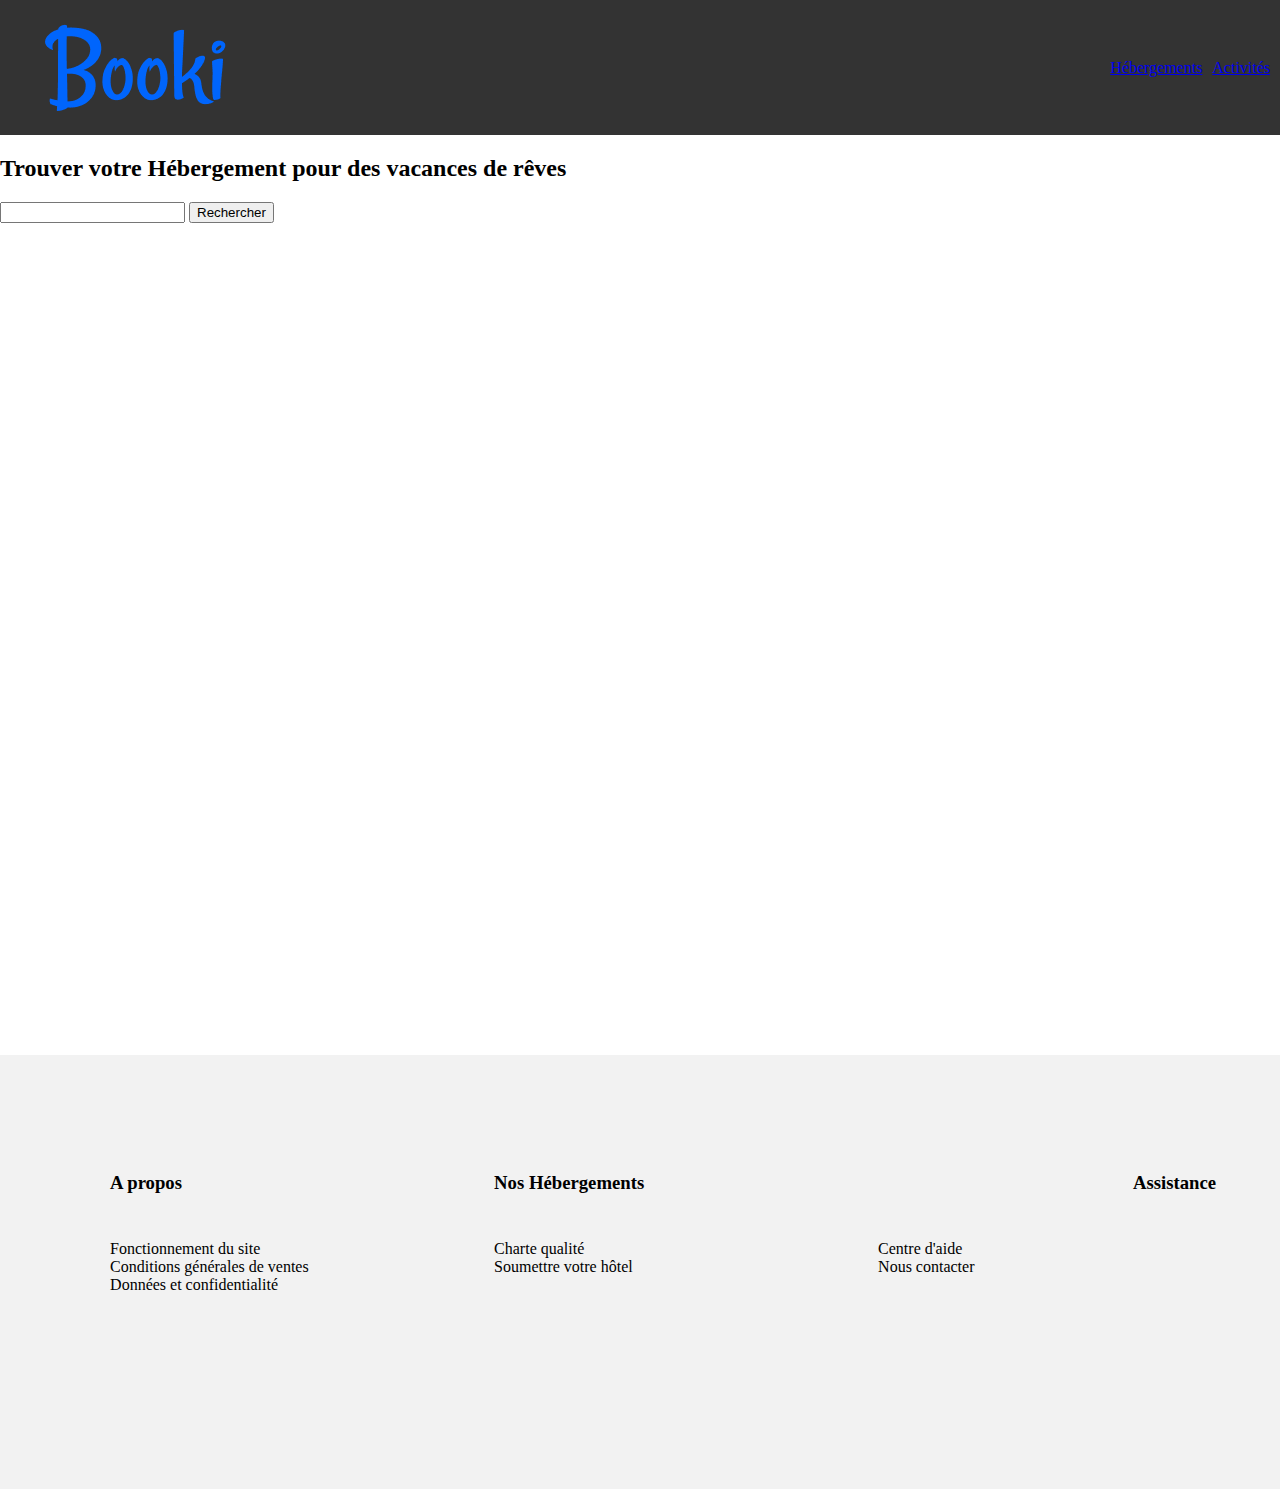
==== index.html @ d35a7908 "WIP" ====
<html>

<head>
    <meta name="description" content="Page description. No longer than 155 characters." />
    <!-- Twitter Card data -->
    <meta name="twitter:card" content="summary">
    <!-- Open Graph data -->
    <meta property="og:title" content="Title Here" />
    <meta property="og:type" content="website" />
    <meta property="og:url" content="http://www.example.com/" />
    <meta property="og:image" content="http://example.com/image.jpg" />
    <meta property="og:description" content="Description Here" />
    <link rel="stylesheet" href="./css/main.css">
</head>

<body>
    <header>
        <nav>
            <picture>
                <source srcset="images/logo/Booki.png" media="(max-width: 768px)">
                <img src="images/logo/Booki@3x.png" alt="logo" />
            </picture>
            <div class="navbar">
                <a href="#">Hébergements</a>
                <a href="#">Activités</a>
            </div>
        </nav>
    </header>
    <main>
        <div class="container">

            <h2>Trouver votre Hébergement pour des vacances de rêves</h2>
            <form action="#">
                <input type="text"></input>
                <button type="submit">Rechercher</button>
            </form>

        </div>
    </main>
    <footer id="footer">
        <div class="footer-elem">
            <h3>A propos</h3>
            <a href="#">Fonctionnement du site</a></br>
            <a href="#">Conditions générales de ventes</a></br>
            <a href="#">Données et confidentialité</a></br>
        </div>
        <div class="footer-elem">
            <h3>Nos Hébergements</h3>
            <a href="#">Charte qualité</a></br>
            <a href="#">Soumettre votre hôtel</a></br>
        </div>
        <div class="footer-elem">
            <h3 style="display: flex;justify-content:flex-end;">Assistance</h3>
            <a href="#">Centre d'aide</a></br>
            <a href="#">Nous contacter</a></br>
        </div>
    </footer>
</body>

</html>
---- css/main.css ----
nav {
    display: flex;
    background-color: #333;
    overflow: hidden;
}

#logo-img {
    display: flex;
    max-width: 100%;
}

.navbar {
    width: 100%;
    display: flex;
    justify-content: flex-end;
    align-items: center;
}

.navbar>a {
    padding-right: 1%;
}

#filter {
    opacity: 0;
    width: 10%;
}

#filter-label {
    display: inline-block;
    height: 4vw;
    width: 10vw;
    background-color: black;
	border-radius: 30px;
}

body {
    margin: 0;
    width: 100% !important;
}

.container {
    height: 100%;
}


#footer {
    width: 90%;
    height: 434px;
    display: flex; 
    background-color: #f2f2f2;
    padding: 0 5% 0 5%;
    /* align-items: center; */
}

.footer-elem {
    margin: 98px 0 0 4%;
    width: 100%;
}

.footer-elem > h3 {
    margin-bottom: 46px;
}

.footer-elem > a {
    /* width: 1%; */
    color: black;
    text-decoration: none;
    margin-bottom: 34px;
}
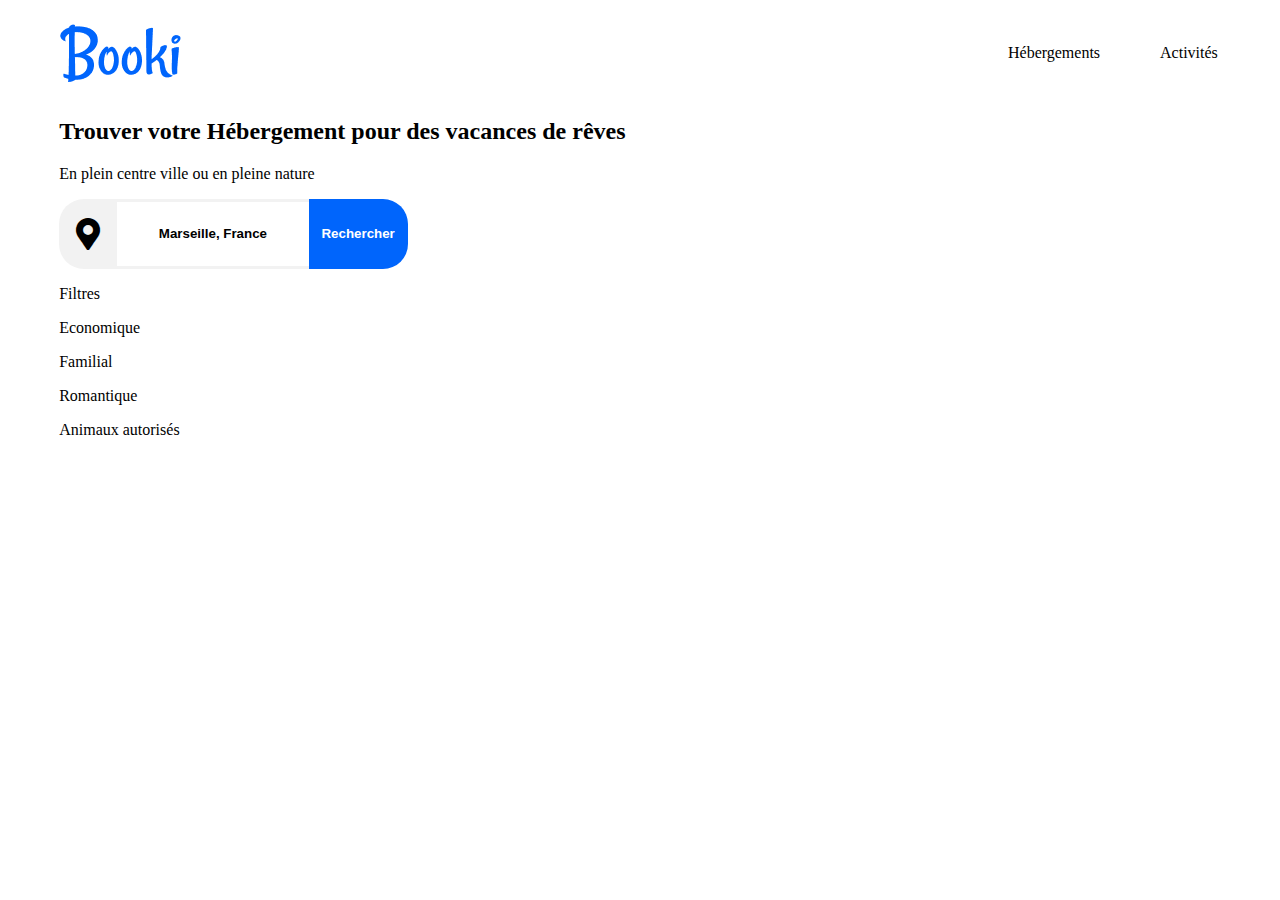
==== commit 9071e63a: "WIP" ====
--- a/index.html
+++ b/index.html
@@ -1,60 +1,57 @@
 <html>
 
 <head>
+    <title></title>
     <meta name="description" content="Page description. No longer than 155 characters." />
-    <!-- Twitter Card data -->
-    <meta name="twitter:card" content="summary">
-    <!-- Open Graph data -->
-    <meta property="og:title" content="Title Here" />
-    <meta property="og:type" content="website" />
-    <meta property="og:url" content="http://www.example.com/" />
-    <meta property="og:image" content="http://example.com/image.jpg" />
-    <meta property="og:description" content="Description Here" />
     <link rel="stylesheet" href="./css/main.css">
+    <link rel="stylesheet" href="https://cdnjs.cloudflare.com/ajax/libs/font-awesome/5.15.4/css/all.min.css"
+        integrity="sha512-1ycn6IcaQQ40/MKBW2W4Rhis/DbILU74C1vSrLJxCq57o941Ym01SwNsOMqvEBFlcgUa6xLiPY/NS5R+E6ztJQ=="
+        crossorigin="anonymous" referrerpolicy="no-referrer" />
+    <link rel="stylesheet" href="https://fonts.googleapis.com/css?family=Raleway">
 </head>
 
 <body>
     <header>
+        <img src="images/logo/Booki.png" alt="logo" />
         <nav>
-            <picture>
-                <source srcset="images/logo/Booki.png" media="(max-width: 768px)">
-                <img src="images/logo/Booki@3x.png" alt="logo" />
-            </picture>
-            <div class="navbar">
-                <a href="#">Hébergements</a>
-                <a href="#">Activités</a>
-            </div>
+            <ul>
+                <li><a href="#">Hébergements</a></li>
+                <li> <a href="#">Activités</a></li>
+            </ul>
         </nav>
     </header>
-    <main>
-        <div class="container">
-
-            <h2>Trouver votre Hébergement pour des vacances de rêves</h2>
+    <main class="container">
+        <h2>Trouver votre Hébergement pour des vacances de rêves</h2>
+        <p>En plein centre ville ou en pleine nature</p>
+        <section>
+            <div> 
+                <i class="fas fa-map-marker-alt fa-2x"></i>
+            </div>
             <form action="#">
-                <input type="text"></input>
+                <input type="text" value="Marseille, France" />
                 <button type="submit">Rechercher</button>
             </form>
-
-        </div>
+        </section>
+        <section id="filter">
+            <p>Filtres</p>
+            <div>
+                <div></div>
+                <p>Economique</p>
+            </div>
+            <div>
+                <div></div>
+                <p>Familial</p>
+            </div>
+            <div>
+                <div></div>
+                <p>Romantique</p>
+            </div>
+            <div>
+                <div></div>
+                <p>Animaux autorisés</p>
+            </div>
+        </section>
     </main>
-    <footer id="footer">
-        <div class="footer-elem">
-            <h3>A propos</h3>
-            <a href="#">Fonctionnement du site</a></br>
-            <a href="#">Conditions générales de ventes</a></br>
-            <a href="#">Données et confidentialité</a></br>
-        </div>
-        <div class="footer-elem">
-            <h3>Nos Hébergements</h3>
-            <a href="#">Charte qualité</a></br>
-            <a href="#">Soumettre votre hôtel</a></br>
-        </div>
-        <div class="footer-elem">
-            <h3 style="display: flex;justify-content:flex-end;">Assistance</h3>
-            <a href="#">Centre d'aide</a></br>
-            <a href="#">Nous contacter</a></br>
-        </div>
-    </footer>
 </body>
 
 </html>--- a/css/main.css
+++ b/css/main.css
@@ -1,69 +1,84 @@
-nav {
-    display: flex;
-    background-color: #333;
-    overflow: hidden;
+body {
+    padding: 0 4% 0 4%;
 }
 
-#logo-img {
+header {
     display: flex;
-    max-width: 100%;
+    align-items: center;
+    justify-content: space-between;
 }
 
-.navbar {
-    width: 100%;
-    display: flex;
-    justify-content: flex-end;
-    align-items: center;
+header nav {
+    padding: 0 8% 0 0;
 }
 
-.navbar>a {
-    padding-right: 1%;
+header ul li a {
+    color: black;
+    text-decoration: none;
 }
 
-#filter {
-    opacity: 0;
-    width: 10%;
+header ul li a:hover {
+    color: blue;
+    text-decoration: underline;
 }
 
-#filter-label {
-    display: inline-block;
-    height: 4vw;
-    width: 10vw;
-    background-color: black;
-	border-radius: 30px;
+header ul {
+    display: flex;
+    list-style: none;
 }
 
-body {
-    margin: 0;
-    width: 100% !important;
+header ul li {
+    padding-right: 20%;
+    padding-left: 20%;
 }
 
-.container {
+form {
+    display: flex;
+    width: 100%;
     height: 100%;
 }
 
-
-#footer {
-    width: 90%;
-    height: 434px;
-    display: flex; 
-    background-color: #f2f2f2;
-    padding: 0 5% 0 5%;
-    /* align-items: center; */
+form button {
+    color: white;
+    border-radius: 0 25px 25px 0;
+    width: 50%;
+    height: 100%;
+    background-color: #0065FC;
+    font-weight: bold;
+    border: none;
 }
 
-.footer-elem {
-    margin: 98px 0 0 4%;
+input {
+    display: flex;
     width: 100%;
+    border: none;
+    border-top: 3px solid #F2F2F2;
+    border-bottom: 3px solid #F2F2F2;
+    text-align: center;
+    font-weight: bold;
 }
 
-.footer-elem > h3 {
-    margin-bottom: 46px;
+section:nth-child(1) {
+    display: flex;
+    background-color: black;
 }
 
-.footer-elem > a {
-    /* width: 1%; */
-    color: black;
-    text-decoration: none;
-    margin-bottom: 34px;
+section:nth-child(2) div p {
+    width: 100%;
+    height: auto;
+}
+
+section:nth-child(3) div {
+    width: 20%;
+    display: flex;
+    align-items: center;
+    justify-content: center;
+    border-radius: 25px 0 0 25px;
+    background-color: #F2F2F2;
+}
+
+section:nth-child(3) {
+    display: flex;
+    width: 30%;
+    height: 70px;
 }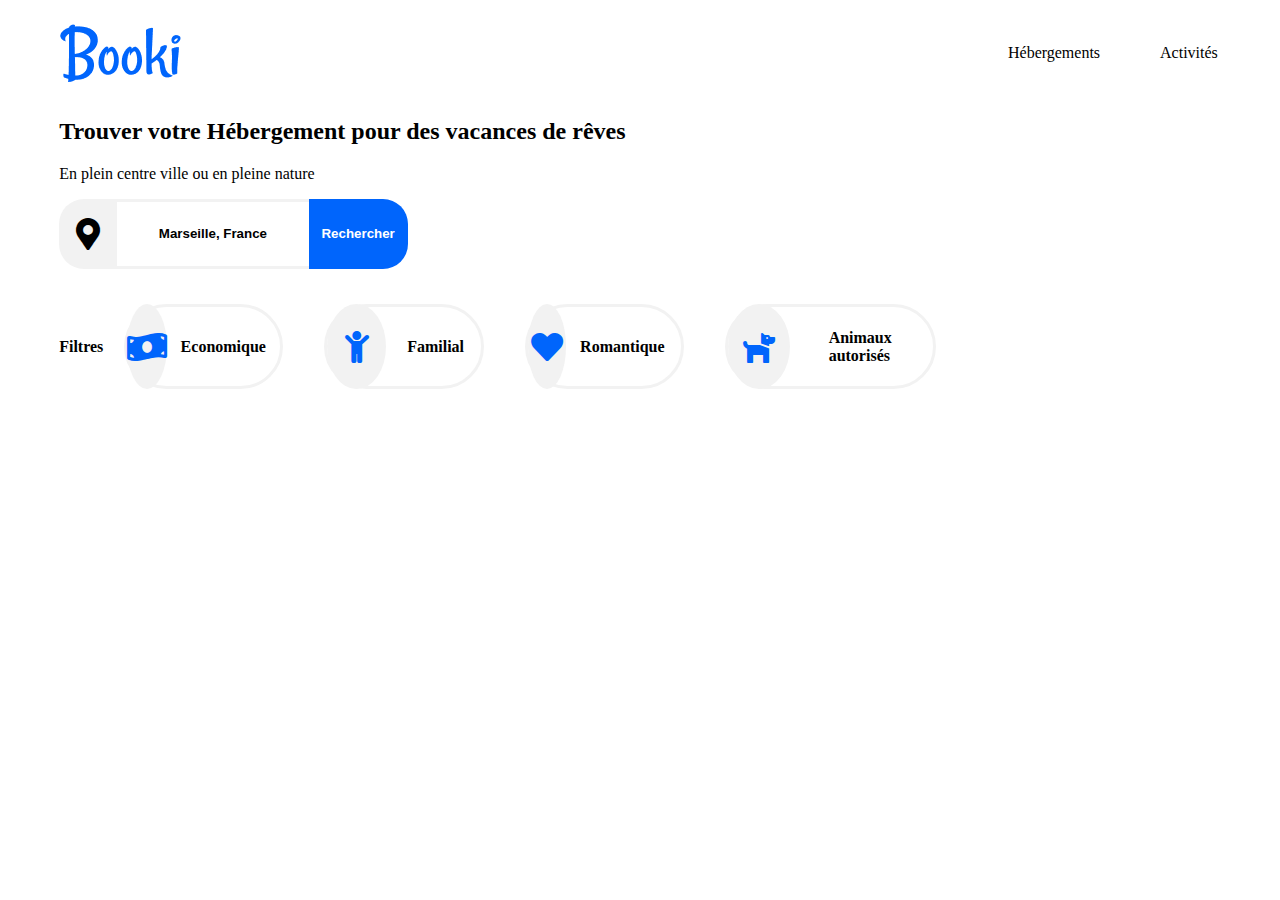
==== commit 7d1dce5c: "add filter" ====
--- a/index.html
+++ b/index.html
@@ -24,7 +24,7 @@
         <h2>Trouver votre Hébergement pour des vacances de rêves</h2>
         <p>En plein centre ville ou en pleine nature</p>
         <section>
-            <div> 
+            <div>
                 <i class="fas fa-map-marker-alt fa-2x"></i>
             </div>
             <form action="#">
@@ -34,21 +34,29 @@
         </section>
         <section id="filter">
             <p>Filtres</p>
-            <div>
-                <div></div>
-                <p>Economique</p>
+            <div class="item">
+                <div>
+                    <div> <i class="fas fa-money-bill-wave fa-2x"></i> </div>
+                    <p>Economique</p>                        
+                </div>
             </div>
-            <div>
-                <div></div>
-                <p>Familial</p>
+            <div class="item">
+                <div>
+                    <div> <i class="fas fa-child fa-2x"></i> </div>
+                    <p>Familial</p>                        
+                </div>
             </div>
-            <div>
-                <div></div>
-                <p>Romantique</p>
+            <div class="item">
+                <div>
+                    <div> <i class="fas fa-heart fa-2x"></i></div>
+                    <p>Romantique</p>                        
+                </div>
             </div>
-            <div>
-                <div></div>
-                <p>Animaux autorisés</p>
+            <div class="item">
+                <div>
+                    <div> <i class="fas fa-dog fa-2x"></i></div>
+                    <p>Animaux autorisés</p>                        
+                </div>
             </div>
         </section>
     </main>
--- a/css/main.css
+++ b/css/main.css
@@ -81,4 +81,75 @@
     display: flex;
     width: 30%;
     height: 70px;
+}
+
+section:nth-child(4) {
+    display: flex;
+    margin: 3% 0 0 0;
+    height: 79px;
+    width: 80%;
+    position: absolute;
+    font-weight: bold;
+    align-items: center;
+
+}
+
+section:nth-child(4) div p {
+    display: flex;
+}
+
+section:nth-child(4) div div div  {
+    display: flex;
+    align-items: center;
+    justify-content: center;
+    background-color: #F2F2F2;
+    width: 38%;
+    height: 85px;
+    border-radius: 50%;
+}
+
+section:nth-child(4) div div {
+    display: flex;
+    align-items: center;
+    justify-content: space-between;
+    width: 100%;
+}
+
+section:nth-child(4) div div p{
+    /* padding: 0 50% 0 50%; */
+    /* display: flex;
+    justify-content: center; */
+    padding-right: 11%;
+    padding-left: 9%;
+}
+
+div.item:nth-child(2) > div:nth-child(1) {
+    
+}
+
+.item {
+	display: flex;
+	height: 100%;
+	width: 15%;
+	margin: 0 2% 0 2%;
+	border-radius: 50px 50px 50px 50px;
+	border: 3px solid #F2F2F2;
+}
+
+div.item:nth-child(5) {
+    width: 20%;    
+    /* justify-content: space-between; */
+    /* align-items: center; */
+}
+
+div.item:nth-child(5) > div:nth-child(1) > p:nth-child(2) {
+    width: 0%;
+}
+
+div.item:nth-child(5) div {
+    width: 55%;
+}
+
+.item div div .fas {
+    color:0065FC;
 }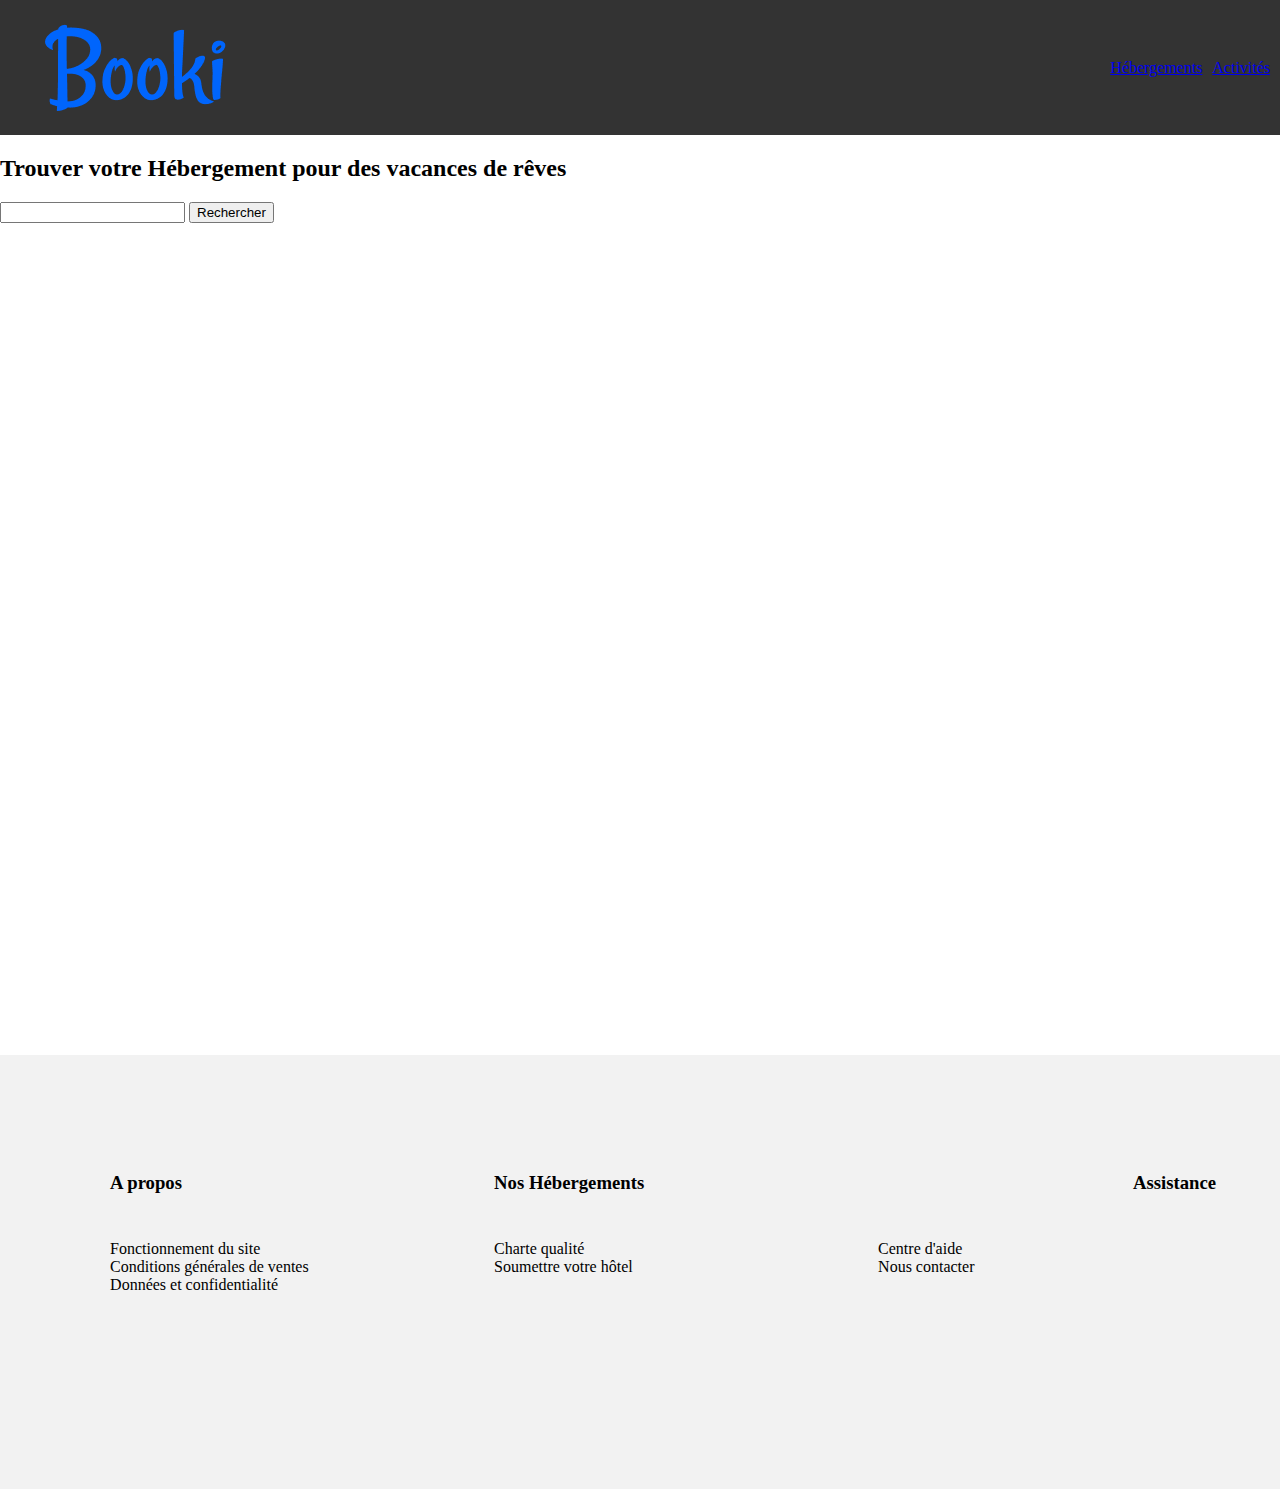
==== commit 2e776795: "Wip" ====
--- a/index.html
+++ b/index.html
@@ -1,65 +1,60 @@
 <html>
 
 <head>
-    <title></title>
     <meta name="description" content="Page description. No longer than 155 characters." />
+    <!-- Twitter Card data -->
+    <meta name="twitter:card" content="summary">
+    <!-- Open Graph data -->
+    <meta property="og:title" content="Title Here" />
+    <meta property="og:type" content="website" />
+    <meta property="og:url" content="http://www.example.com/" />
+    <meta property="og:image" content="http://example.com/image.jpg" />
+    <meta property="og:description" content="Description Here" />
     <link rel="stylesheet" href="./css/main.css">
-    <link rel="stylesheet" href="https://cdnjs.cloudflare.com/ajax/libs/font-awesome/5.15.4/css/all.min.css"
-        integrity="sha512-1ycn6IcaQQ40/MKBW2W4Rhis/DbILU74C1vSrLJxCq57o941Ym01SwNsOMqvEBFlcgUa6xLiPY/NS5R+E6ztJQ=="
-        crossorigin="anonymous" referrerpolicy="no-referrer" />
-    <link rel="stylesheet" href="https://fonts.googleapis.com/css?family=Raleway">
 </head>
 
 <body>
     <header>
-        <img src="images/logo/Booki.png" alt="logo" />
         <nav>
-            <ul>
-                <li><a href="#">Hébergements</a></li>
-                <li> <a href="#">Activités</a></li>
-            </ul>
+            <picture>
+                <source srcset="images/logo/Booki.png" media="(max-width: 768px)">
+                <img src="images/logo/Booki@3x.png" alt="logo" />
+            </picture>
+            <div class="navbar">
+                <a href="#">Hébergements</a>
+                <a href="#">Activités</a>
+            </div>
         </nav>
     </header>
-    <main class="container">
-        <h2>Trouver votre Hébergement pour des vacances de rêves</h2>
-        <p>En plein centre ville ou en pleine nature</p>
-        <section>
-            <div>
-                <i class="fas fa-map-marker-alt fa-2x"></i>
-            </div>
+    <main>
+        <div class="container">
+
+            <h2>Trouver votre Hébergement pour des vacances de rêves</h2>
             <form action="#">
-                <input type="text" value="Marseille, France" />
+                <input type="text"></input>
                 <button type="submit">Rechercher</button>
             </form>
-        </section>
-        <section id="filter">
-            <p>Filtres</p>
-            <div class="item">
-                <div>
-                    <div> <i class="fas fa-money-bill-wave fa-2x"></i> </div>
-                    <p>Economique</p>                        
-                </div>
-            </div>
-            <div class="item">
-                <div>
-                    <div> <i class="fas fa-child fa-2x"></i> </div>
-                    <p>Familial</p>                        
-                </div>
-            </div>
-            <div class="item">
-                <div>
-                    <div> <i class="fas fa-heart fa-2x"></i></div>
-                    <p>Romantique</p>                        
-                </div>
-            </div>
-            <div class="item">
-                <div>
-                    <div> <i class="fas fa-dog fa-2x"></i></div>
-                    <p>Animaux autorisés</p>                        
-                </div>
-            </div>
-        </section>
+
+        </div>
     </main>
+    <footer id="footer">
+        <div class="footer-elem">
+            <h3>A propos</h3>
+            <a href="#">Fonctionnement du site</a></br>
+            <a href="#">Conditions générales de ventes</a></br>
+            <a href="#">Données et confidentialité</a></br>
+        </div>
+        <div class="footer-elem">
+            <h3>Nos Hébergements</h3>
+            <a href="#">Charte qualité</a></br>
+            <a href="#">Soumettre votre hôtel</a></br>
+        </div>
+        <div class="footer-elem">
+            <h3 style="display: flex;justify-content:flex-end;">Assistance</h3>
+            <a href="#">Centre d'aide</a></br>
+            <a href="#">Nous contacter</a></br>
+        </div>
+    </footer>
 </body>
 
 </html>--- a/css/main.css
+++ b/css/main.css
@@ -1,155 +1,69 @@
-body {
-    padding: 0 4% 0 4%;
+nav {
+    display: flex;
+    background-color: #333;
+    overflow: hidden;
 }
 
-header {
+#logo-img {
     display: flex;
-    align-items: center;
-    justify-content: space-between;
+    max-width: 100%;
 }
 
-header nav {
-    padding: 0 8% 0 0;
+.navbar {
+    width: 100%;
+    display: flex;
+    justify-content: flex-end;
+    align-items: center;
 }
 
-header ul li a {
-    color: black;
-    text-decoration: none;
+.navbar>a {
+    padding-right: 1%;
 }
 
-header ul li a:hover {
-    color: blue;
-    text-decoration: underline;
+#filter {
+    opacity: 0;
+    width: 10%;
 }
 
-header ul {
-    display: flex;
-    list-style: none;
+#filter-label {
+    display: inline-block;
+    height: 4vw;
+    width: 10vw;
+    background-color: black;
+	border-radius: 30px;
 }
 
-header ul li {
-    padding-right: 20%;
-    padding-left: 20%;
+body {
+    margin: 0;
+    width: 100% !important;
 }
 
-form {
-    display: flex;
-    width: 100%;
+.container {
     height: 100%;
 }
 
-form button {
-    color: white;
-    border-radius: 0 25px 25px 0;
-    width: 50%;
-    height: 100%;
-    background-color: #0065FC;
-    font-weight: bold;
-    border: none;
+
+#footer {
+    width: 90%;
+    height: 434px;
+    display: flex; 
+    background-color: #f2f2f2;
+    padding: 0 5% 0 5%;
+    /* align-items: center; */
 }
 
-input {
-    display: flex;
-    width: 100%;
-    border: none;
-    border-top: 3px solid #F2F2F2;
-    border-bottom: 3px solid #F2F2F2;
-    text-align: center;
-    font-weight: bold;
-}
-
-section:nth-child(1) {
-    display: flex;
-    background-color: black;
-}
-
-section:nth-child(2) div p {
-    width: 100%;
-    height: auto;
-}
-
-section:nth-child(3) div {
-    width: 20%;
-    display: flex;
-    align-items: center;
-    justify-content: center;
-    border-radius: 25px 0 0 25px;
-    background-color: #F2F2F2;
-}
-
-section:nth-child(3) {
-    display: flex;
-    width: 30%;
-    height: 70px;
-}
-
-section:nth-child(4) {
-    display: flex;
-    margin: 3% 0 0 0;
-    height: 79px;
-    width: 80%;
-    position: absolute;
-    font-weight: bold;
-    align-items: center;
-
-}
-
-section:nth-child(4) div p {
-    display: flex;
-}
-
-section:nth-child(4) div div div  {
-    display: flex;
-    align-items: center;
-    justify-content: center;
-    background-color: #F2F2F2;
-    width: 38%;
-    height: 85px;
-    border-radius: 50%;
-}
-
-section:nth-child(4) div div {
-    display: flex;
-    align-items: center;
-    justify-content: space-between;
+.footer-elem {
+    margin: 98px 0 0 4%;
     width: 100%;
 }
 
-section:nth-child(4) div div p{
-    /* padding: 0 50% 0 50%; */
-    /* display: flex;
-    justify-content: center; */
-    padding-right: 11%;
-    padding-left: 9%;
+.footer-elem > h3 {
+    margin-bottom: 46px;
 }
 
-div.item:nth-child(2) > div:nth-child(1) {
-    
-}
-
-.item {
-	display: flex;
-	height: 100%;
-	width: 15%;
-	margin: 0 2% 0 2%;
-	border-radius: 50px 50px 50px 50px;
-	border: 3px solid #F2F2F2;
-}
-
-div.item:nth-child(5) {
-    width: 20%;    
-    /* justify-content: space-between; */
-    /* align-items: center; */
-}
-
-div.item:nth-child(5) > div:nth-child(1) > p:nth-child(2) {
-    width: 0%;
-}
-
-div.item:nth-child(5) div {
-    width: 55%;
-}
-
-.item div div .fas {
-    color:0065FC;
+.footer-elem > a {
+    /* width: 1%; */
+    color: black;
+    text-decoration: none;
+    margin-bottom: 34px;
 }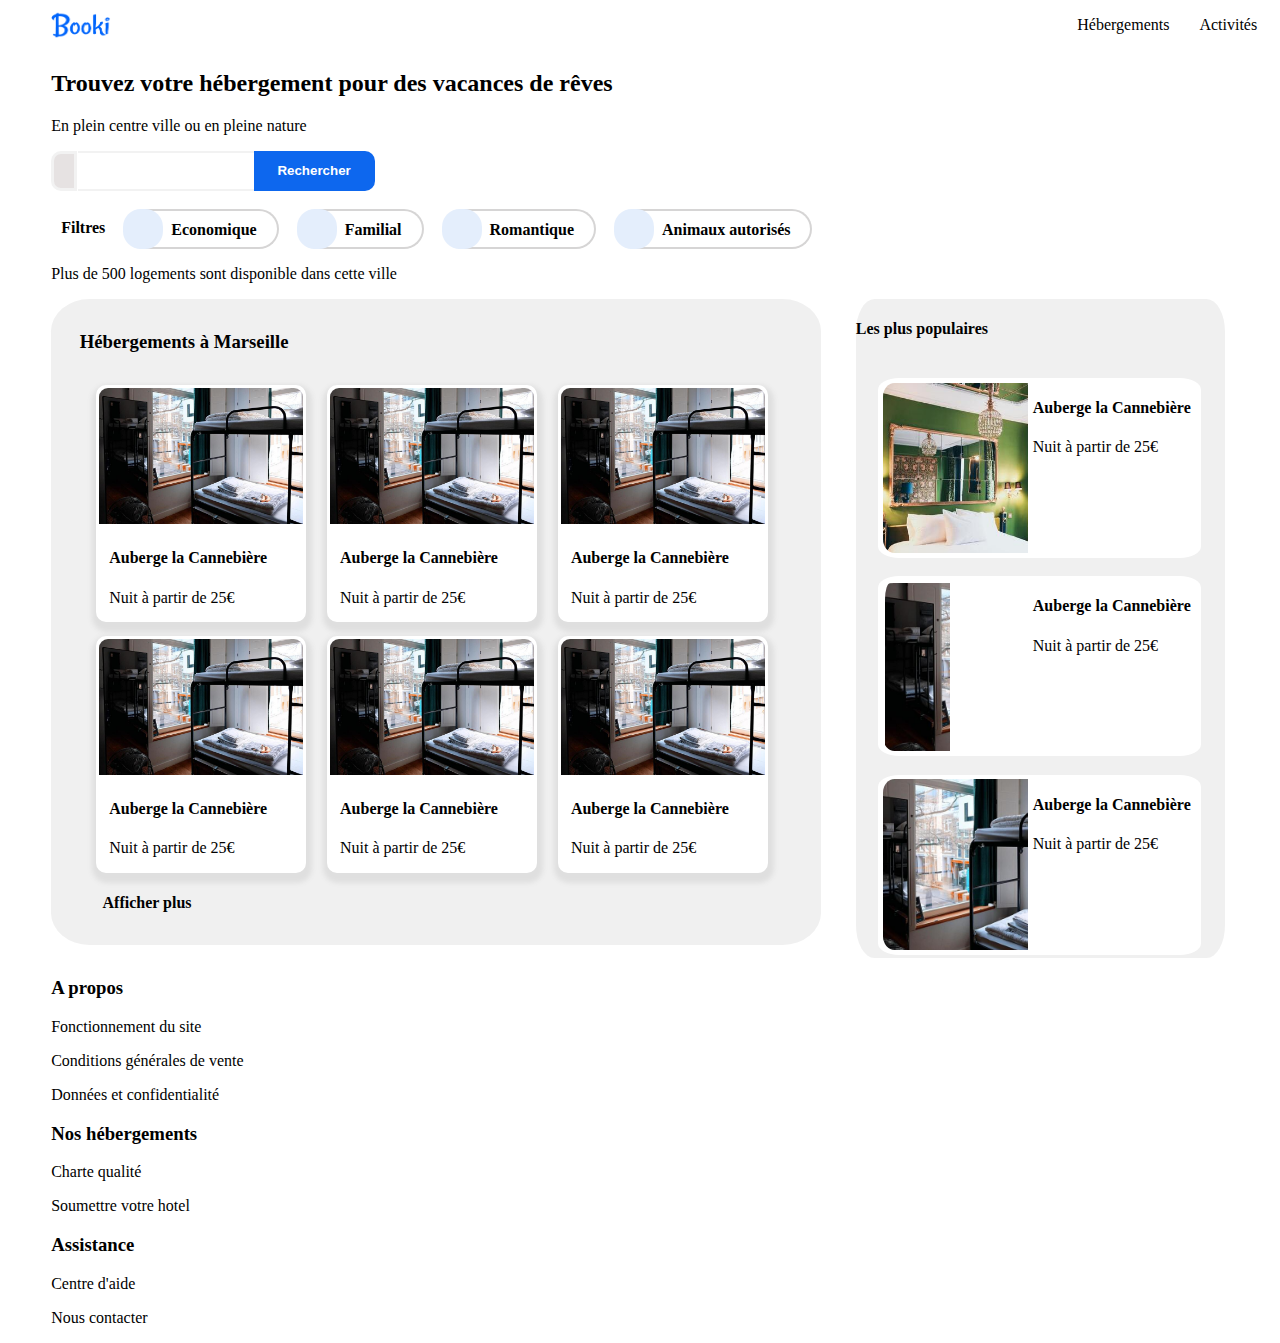
==== commit 86c20c29: "add booki desktop" ====
--- a/index.html
+++ b/index.html
@@ -1,60 +1,301 @@
-<html>
-
-<head>
-    <meta name="description" content="Page description. No longer than 155 characters." />
-    <!-- Twitter Card data -->
-    <meta name="twitter:card" content="summary">
-    <!-- Open Graph data -->
-    <meta property="og:title" content="Title Here" />
-    <meta property="og:type" content="website" />
-    <meta property="og:url" content="http://www.example.com/" />
-    <meta property="og:image" content="http://example.com/image.jpg" />
-    <meta property="og:description" content="Description Here" />
-    <link rel="stylesheet" href="./css/main.css">
-</head>
-
-<body>
-    <header>
-        <nav>
-            <picture>
-                <source srcset="images/logo/Booki.png" media="(max-width: 768px)">
-                <img src="images/logo/Booki@3x.png" alt="logo" />
-            </picture>
-            <div class="navbar">
-                <a href="#">Hébergements</a>
-                <a href="#">Activités</a>
-            </div>
-        </nav>
-    </header>
-    <main>
-        <div class="container">
-
-            <h2>Trouver votre Hébergement pour des vacances de rêves</h2>
-            <form action="#">
-                <input type="text"></input>
-                <button type="submit">Rechercher</button>
-            </form>
-
-        </div>
-    </main>
-    <footer id="footer">
-        <div class="footer-elem">
-            <h3>A propos</h3>
-            <a href="#">Fonctionnement du site</a></br>
-            <a href="#">Conditions générales de ventes</a></br>
-            <a href="#">Données et confidentialité</a></br>
-        </div>
-        <div class="footer-elem">
-            <h3>Nos Hébergements</h3>
-            <a href="#">Charte qualité</a></br>
-            <a href="#">Soumettre votre hôtel</a></br>
-        </div>
-        <div class="footer-elem">
-            <h3 style="display: flex;justify-content:flex-end;">Assistance</h3>
-            <a href="#">Centre d'aide</a></br>
-            <a href="#">Nous contacter</a></br>
-        </div>
-    </footer>
-</body>
-
+<!DOCTYPE html>
+
+<html>
+
+<head>
+    <meta charset="utf-8" />
+    <meta name="viewport" content="width=device-width, initial-scale=1.0,
+            user scalable=no">
+    <link rel="stylesheet" href="https://pro.fontawesome.com/releases/v5.10.0/css/all.css"
+        integrity="sha384-AYmEC3Yw5cVb3ZcuHtOA93w35dYTsvhLPVnYs9eStHfGJvOvKxVfELGroGkvsg+p" crossorigin="anonymous" />
+    <link rel="stylesheet" href="./css/index.css" />
+    <title>Booki</title>
+</head>
+
+<body>
+    <header>
+        <nav>
+            <img src="./img/logo/Booki.png" id="Booki" alt="Booki" />
+            <ul>
+                <li><a href="#hebergements" id="border-blue">Hébergements</a></li>
+                <li><a href="#activites" id="border-grey">Activités</a></li>
+            </ul>
+        </nav>
+    </header>
+    <main>
+        <h2>Trouvez votre hébergement pour des vacances de rêves</h2>
+        <p>En plein centre ville ou en pleine nature</p>
+        <section>
+            <div class="search">
+                <div>
+                    <i class="fas fa-map-marker-alt"></i>
+                </div>
+                <form>
+                    <input type="text"></input>
+                    <button type="submit" id="button-search-desktop" value="Rechercher">Rechercher</button>
+                    <button type="submit" id="search-media"><span class="fas
+                            fa-search"></span>
+                </form>
+            </div>
+        </section><br />
+
+        <div id="filtre-conteneur">
+            <strong>Filtres</strong>
+            <div class="row">
+                <div class="element-filtre">
+                    <div class="icone">
+                        <i class="fas fa-money-bill-wave"></i>
+                        <strong>Economique</strong>
+                    </div>
+                </div>
+                <div class="element-filtre">
+                    <div class="icone">
+                        <i class="fas fa-child"></i>
+                        <strong>Familial</strong>
+                    </div>
+                </div>
+                <div class="element-filtre">
+                    <div class="icone">
+                        <i class="fas fa-heart"></i>
+                        <strong>Romantique</strong>
+                    </div>
+                </div>
+                <div class="element-filtre">
+                    <div class="icone">
+                        <i class="fas fa-dog"></i>
+                        <strong>Animaux autorisés</strong>
+                    </div>
+                </div>
+            </div>
+        </div>
+        <section>
+            <div class="info">
+                <i class="fas fa-info-circle"></i>
+                <p>Plus de 500 logements sont disponible dans cette ville</p>
+            </div>
+        </section>
+        <section class="container-hebergement">
+            <div class="row-hebergement">
+                <div class="row-container">
+                    <h3>Hébergements à Marseille</h3><br />
+                    <div class="ligne-1">
+                        <div class="colonne-1">
+                            <img src="./img/hebergements/4small/mal.jpg" clas="img-heb" />
+                            <h4>Auberge la Cannebière</h4>
+                            <span>Nuit à partir de 25€</span>
+                            <div class="stars-aside icon-responsive">
+                                <i class="fas fa-star enable"></i>
+                                <i class="fas fa-star enable"></i>
+                                <i class="fas fa-star enable"></i>
+                                <i class="fas fa-star enable"></i>
+                                <i class="fas fa-star disable"></i>
+                            </div>
+                        </div>
+                        <div class="colonne-1">
+                            <img src="./img/hebergements/4small/mal.jpg" clas="img-heb" />
+                            <h4>Auberge la Cannebière</h4>
+                            <span>Nuit à partir de 25€</span>
+                            <div class="stars-aside icon-responsive">
+                                <i class="fas fa-star enable"></i>
+                                <i class="fas fa-star enable"></i>
+                                <i class="fas fa-star enable"></i>
+                                <i class="fas fa-star enable"></i>
+                                <i class="fas fa-star disable"></i>
+                            </div>
+                        </div>
+                        <div class="colonne-1">
+                            <img src="./img/hebergements/4small/mal.jpg" clas="img-heb" />
+                            <h4>Auberge la Cannebière</h4>
+                            <span>Nuit à partir de 25€</span>
+                            <div class="stars-aside icon-responsive">
+                                <i class="fas fa-star enable"></i>
+                                <i class="fas fa-star enable"></i>
+                                <i class="fas fa-star enable"></i>
+                                <i class="fas fa-star enable"></i>
+                                <i class="fas fa-star disable"></i>
+                            </div>
+                        </div>
+                    </div>
+
+                    <div class="ligne-1" style="display: flex;">
+                        <div class="colonne-1">
+                            <img src="./img/hebergements/4small/mal.jpg" clas="img-heb" />
+                            <h4>Auberge la Cannebière</h4>
+                            <span>Nuit à partir de 25€</span>
+                            <div class="stars-aside icon-responsive">
+                                <i class="fas fa-star enable"></i>
+                                <i class="fas fa-star enable"></i>
+                                <i class="fas fa-star enable"></i>
+                                <i class="fas fa-star enable"></i>
+                                <i class="fas fa-star disable"></i>
+                            </div>
+                        </div>
+                        <div class="colonne-1">
+                            <img src="./img/hebergements/4small/mal.jpg" clas="img-heb" />
+                            <h4>Auberge la Cannebière</h4>
+                            <span>Nuit à partir de 25€</span>
+                            <div class="stars-aside icon-responsive">
+                                <i class="fas fa-star enable"></i>
+                                <i class="fas fa-star enable"></i>
+                                <i class="fas fa-star enable"></i>
+                                <i class="fas fa-star enable"></i>
+                                <i class="fas fa-star disable"></i>
+                            </div>
+                        </div>
+                        <div class="colonne-1">
+                            <img src="./img/hebergements/4small/mal.jpg" clas="img-heb" />
+                            <h4>Auberge la Cannebière</h4>
+                            <span>Nuit à partir de 25€</span>
+                            <div class="stars-aside icon-responsive" style="">
+                                <i class="fas fa-star enable"></i>
+                                <i class="fas fa-star enable"></i>
+                                <i class="fas fa-star enable"></i>
+                                <i class="fas fa-star enable"></i>
+                                <i class="fas fa-star disable"></i>
+                            </div>
+                        </div>
+                    </div>
+                    <div>
+                        <div class="element-bas">
+                            <h4>Afficher plus</h4>
+                        </div>
+                    </div>
+                </div>
+                <aside>
+                    <div id="popular">
+                        <h4>Les plus populaires</h4>
+                        <i class="fas fa-star enable"></i>
+                    </div>
+                    <div class="col-asside">
+                        <div class="img-container">
+                            <img src="./img/hebergements/4small/emg.jpg" />
+                        </div>
+                        <div>
+                            <h4>Auberge la Cannebière</h4>
+                            <span>Nuit à partir de 25€</span>
+                            <div class="stars-aside icon-responsive">
+                                <i class="fas fa-star enable"></i>
+                                <i class="fas fa-star enable"></i>
+                                <i class="fas fa-star enable"></i>
+                                <i class="fas fa-star enable"></i>
+                                <i class="fas fa-star disable"></i>
+                            </div>
+                        </div>
+                    </div>
+                    <div class="col-asside">
+                        <div class="img-container">
+                            <div class="img-container">
+                                <img src="./img/hebergements/4small/mal.jpg" />
+                            </div>
+                        </div>
+                        <div>
+                            <h4>Auberge la Cannebière</h4>
+                            <span>Nuit à partir de 25€</span>
+                            <div class="stars-aside icon-responsive">
+                                <i class="fas fa-star enable"></i>
+                                <i class="fas fa-star enable"></i>
+                                <i class="fas fa-star enable"></i>
+                                <i class="fas fa-star enable"></i>
+                                <i class="fas fa-star disable"></i>
+                            </div>
+                        </div>
+                    </div>
+                    <div class="col-asside">
+                        <div class="img-container">
+                            <img src="./img/hebergements/4small/mal.jpg" />
+                        </div>
+                        <div>
+                            <h4>Auberge la Cannebière</h4>
+                            <span>Nuit à partir de 25€</span>
+                            <div class="stars-aside icon-responsive">
+                                <i class="fas fa-star enable"></i>
+                                <i class="fas fa-star enable"></i>
+                                <i class="fas fa-star enable"></i>
+                                <i class="fas fa-star enable"></i>
+                                <i class="fas fa-star disable"></i>
+                            </div>
+                        </div>
+                    </div>
+                </aside>
+            </div>
+        </section>
+        <!--container-activite
+                    <div class="container-activite">
+                        <section class="titre-activite">
+                            <h3 id="activites">Activités à Marseille</h3><br/>
+                        </section>
+                        <section id="element-activite">
+                            <div class="colonne-vieux-port">
+                                <img src="img/activites/3_medium/reno-laithienne-QUgJhdY5Fyk-unsplash.jpg"/>
+                                <div class="legende-port">
+                                    <span>Vieux Port</span>
+                                </div>
+                            </div>
+                            <div class="colonne-pomegues-frioul">
+                                <div class="fort-pomegues">
+                                    <img src="./img/activites/3_medium/paul-hermann-QFTrLdQIRhI-unsplash.jpg"/>
+                                    <div class="legende-pomegues">
+                                        <span>Fort de Pomègues</span>
+                                    </div>
+                                </div>
+                                <div class="iles-frioul">
+                                    <img src="./img/activites/3_medium/kevin-hikari-rV_Qd1l-VXg-unsplash.jpg"/>
+                                    <div class="legende-frioul">
+                                        <span>îles du Frioul</span>
+                                    </div>
+                                </div>
+                            </div>
+                            <div class="colonne-calanques">
+                                <div class="parc-calanques">
+                                    <img src="./img/activites/3_medium/kilyan-sockalingum-NR8-cBCN3aI-unsplash.jpg"/>
+                                    <div class="legende-calanques">
+                                        <span>Parc National des Calanques</span>
+                                    </div>
+                                </div>
+                            </div>
+                            <div class="colonne-garde-longchamp">
+                                <div class="notre-dame">
+                                    <img src="./img/activites/3_medium/florian-wehde-xW9e8gdotxI-unsplash.jpg"/>
+                                    <div class="legende-notre-dame">
+                                        <span>Notre-Dame-de-La-Garde</span>
+                                    </div>
+                                </div>
+                                <div class="parc-longchamp">
+                                    <img src="./img/activites/3_medium/lena-paulin-wH2-EJoDcV0-unsplash.jpg"/>
+                                    <div class="legende-longchamp">
+                                        <span>Parc Longchamp</span>
+                                    </div>
+                                </div>
+                            </div>
+                        </section>
+                    </div>
+                -->
+        <section class="pied-de-page">
+            <div class="element-propos">
+                <div class="titre-h3">
+                    <h3>A propos</h3>
+                </div>
+                <p>Fonctionnement du site</p>
+                <p>Conditions générales de vente</p>
+                <p>Données et confidentialité</p>
+            </div>
+            <div class="element-hebergements">
+                <div class="titre-h3">
+                    <h3>Nos hébergements</h3>
+                </div>
+                <p>Charte qualité
+                    <p>
+                        <p>Soumettre votre hotel</p>
+            </div>
+            <div class="element-assistance">
+                <div class="titre-h3">
+                    <h3>Assistance</h3>
+                </div>
+                <p>Centre d'aide</p>
+                <p>Nous contacter</p>
+            </div>
+        </section>
+    </main>
+</body>
+
 </html>--- a/css/index.css
+++ b/css/index.css
@@ -0,0 +1,411 @@
+body {
+    width: 95%;
+    margin: 0 0 0 4%;
+    margin-right: 4%;
+}
+
+nav {
+    display: flex;
+    flex-direction: row;
+    justify-content: space-between;
+    align-items: center;
+}
+
+nav img {
+    height: 38px;
+    width: 92px
+}
+
+nav ul {
+    display: flex;
+    list-style: none;
+}
+
+nav li {
+    margin: 0 10px 0 20px;
+}
+
+a:hover {
+    color: rgb(71, 71, 255);
+    border-top: 1px solid rgb(71, 71, 252);
+    padding-top: 10px;
+}
+
+header ul li a {
+    text-decoration: none;
+    color: black;
+}
+
+.search {
+    display: flex;
+    width: 100%;
+    margin-right: 10px;
+}
+
+form {
+    display: flex;
+    flex-direction: row;
+    height: 40px;
+}
+
+form button {
+    color: white;
+    border-radius: 0 10px 10px 0;
+    width: 80%;
+    background-color: #0d67ee;
+    font-weight: bold;
+    border: none;
+}
+
+#search-media {
+    display: none;
+}
+
+#button-search-desktop {
+    display: block;
+}
+
+input {
+    display: flex;
+    width: 100%;
+    border: none;
+    border-top: 2px solid #F2F2F2;
+    border-bottom: 2px solid #F2F2F2;
+    text-align: center;
+    font-weight: bold;
+    padding-left: 30px;
+    margin-left: 1px;
+}
+
+.search div i {
+    margin-top: 8px;
+    width: 30px;
+    margin-left: 20px;
+    height: 10px;
+}
+
+#search-icon {
+    display: none;
+}
+
+.search div {
+    border-radius: 10px 0 0 10px;
+    border: 3px solid #F2F2F2;
+    background-color: rgba(223, 217, 217, 0.767);
+}
+
+.row {
+    display: flex;
+    flex-wrap: wrap;
+}
+
+.info {
+    display: flex;
+    flex-direction: row;
+    align-items: baseline;
+}
+
+
+/*filtre*/
+
+#filtre-conteneur {
+    display: flex;
+}
+
+section .element-filtre i {
+    padding-left: 0;
+}
+
+.element-filtre {
+    border: 2px solid rgb(214, 213, 213);
+    border-radius: 30px;
+    border-left: none;
+    margin-right: 20px;
+}
+
+
+/* size-filtre*/
+
+
+/* .element-filtre:nth-child(2) {
+  width:72.5%;
+}
+
+.element-filtre:nth-child(3) {
+  width:58.5%;
+}
+
+.element-filtre:nth-child(4) {
+  width:69.5%;
+} */
+
+strong {
+    padding: 10px 20px 8px 10px;
+}
+
+.icone {
+    display: flex;
+    align-items: center;
+}
+
+.icone i {
+    display: flex;
+    align-items: center;
+    justify-content: space-around;
+}
+
+
+/* width -> pour apporter
+de l'espace entre les éléments*/
+
+.icone i {
+    color: rgba(12, 75, 250, 0.932);
+    width: 40px;
+    height: 40px;
+    border-radius: 45% 45% 45% 45%;
+    background-color: rgb(228, 238, 252);
+    margin: -2px;
+}
+
+
+/*hebergement-marseille*/
+
+.enable {
+    color: blue;
+}
+
+.disable {
+    color: gray;
+}
+
+/* Hébergement */
+
+.row-hebergement {
+    display: flex;
+    width: 96.5%;
+}
+
+.row-hebergement .row-container {
+    border-radius: 5%;
+    /* width: 100% !important; */
+    padding: 0.5% 0.5% 1% 0.5%;
+    background-color: rgb(240, 240, 240);
+    height: fit-content;
+}
+
+.ligne-1 {
+    width: 91.4% !important;
+    max-height: 30% !important;
+    display: flex;
+    margin: 0 0 0 2.4%;
+}
+
+.row-hebergement div h3 {
+    margin: 3.5% 0 0 3%;
+}
+
+.ligne-1 .colonne-1 {
+    border: solid white;
+    border-radius: 10px 10px 10px 10px;
+    background-color: white;
+    margin: 2% 0 0 3%;
+    box-shadow: 1px 5px 5px 5px rgb(223, 223, 223);
+}
+
+.colonne-1 h4,
+.colonne-1 span {
+    padding: 0 0 0 5%;
+}
+
+.stars-aside {
+    padding: 5% 0 1% 5% !important;
+}
+
+.element-bas {
+    margin: 0 0 0 6%;
+}
+
+.colonne-1 img {
+    width: 100%;
+    border-radius: 9px 9px 0 0;
+}
+
+.icon-responsive {
+    background-color: white !important;
+    display: flex;
+    color: blue;
+    font-size: 10px;
+}
+
+/*Les plus populaires*/
+
+aside {
+    width: 80%;
+    border-radius: 5%;
+    margin: 0 0 0 3%;
+    /* flex-grow: 1; */
+    background: rgb(240, 240, 240);
+    /* height: fit-content; */
+    /* justify-content: space-between; */
+}
+
+.col-aside div {
+    /* width:80%; */
+    background-color: white;
+
+}
+
+.img-container {
+    margin: 1.5%;
+    width: 45% !important;
+    overflow: hidden;
+    border-radius: 8% 0 0 8%;
+}
+
+aside img {
+    margin: 0 0 0 -30%;
+    width: 290px !important;
+    height: 200px !important;
+}
+
+.col-asside {
+    /* width: 88%; */
+    /* margin: 0 0 0 5%; */
+    margin: 5% 0 1% 6%;
+    height: 180px;
+    border-radius: 6.5%;
+}
+
+.col-asside {
+    display: flex;
+    background-color: white;
+    margin-right: 6.5%;
+
+    /* flex-direction: row !important; */
+}
+
+#popular {
+    /* margin: 5% 5% 0 5%; */
+    display: flex;
+    align-items: center;
+    justify-content: space-between;
+}
+
+aside img {
+    width: 40%;
+    height: auto;
+    border-radius: 10% 0 0 10%;
+}
+
+
+/*Activités à Marseille*/
+
+
+/* .container-activite {
+    margin-top: -48%;
+}
+
+#element-activite {
+    display: flex;
+    justify-content: space-between;
+    margin-right: 3px;
+}
+
+#element-activite img {
+    width: 260px;
+}
+
+.colonne-vieux-port {
+    box-shadow: 0 7px 10px 8px rgb(247, 247, 247);
+}
+
+.iles-frioul {
+    padding-top: 15px;
+    box-shadow: 0px 0px 5px 8px rgb(247, 247, 247);
+}
+
+.colonne-vieux-port img {
+    height: 345px;
+}
+
+.fort-pomegues {
+    box-shadow: 1px 4px 4px 6px rgb(247, 247, 247);
+}
+
+.fort-pomegues img {
+    height: 168px;
+}
+
+.parc-calanques {
+    box-shadow: 0 7px 10px 8px rgb(247, 247, 247);
+}
+
+.parc-calanques img {
+    height: 345px;
+}
+
+.notre-dame {
+    box-shadow: 3px 10px 3px 8px rgb(247, 247, 247);
+}
+
+.parc-longchamp {
+    padding-top: 15px;
+    box-shadow: 5px 10px 6px 2px rgb(247, 247, 247);
+}
+
+.colonne-garde-longchamp img {
+    height: 138px;
+}
+
+#element-activite .legende-port {
+    background-color: white;
+    border-radius: 0 0 8px 8px;
+    border: rgb(255, 255, 255) solid;
+    height: 45px;
+}
+
+#element-activite .legende-pomegues {
+    border-radius: 0 0 8px 8px;
+    border: rgb(255, 255, 255) solid;
+    height: 45px;
+}
+
+#element-activite .legende-frioul {
+    border-radius: 0 0 8px 8px;
+    border: rgb(255, 255, 255) solid;
+    height: 45px;
+}
+
+#element-activite .legende-calanques {
+    border-radius: 0 0 8px 8px;
+    border: rgb(255, 255, 255) solid;
+    height: 45px;
+}
+
+#element-activite .legende-notre-dame {
+    border-radius: 0 0 8px 8px;
+    border: rgb(255, 255, 255) solid;
+    height: 45px;
+}
+
+#element-activite .legende-longchamp {
+    border-radius: 0 0 8px 8px;
+    border: rgb(255, 255, 255) solid;
+    height: 45px;
+} */
+
+
+/*pied de page*/
+
+
+/* .pied-de-page {
+    margin-top: 6%;
+    display: flex;
+    justify-content: space-between;
+    margin: 78px -50px 0 -50px;
+    padding: 2% 26% 2% 5%;
+}
+
+.pied-de-page {
+    background-color: rgb(228, 228, 228);
+}
